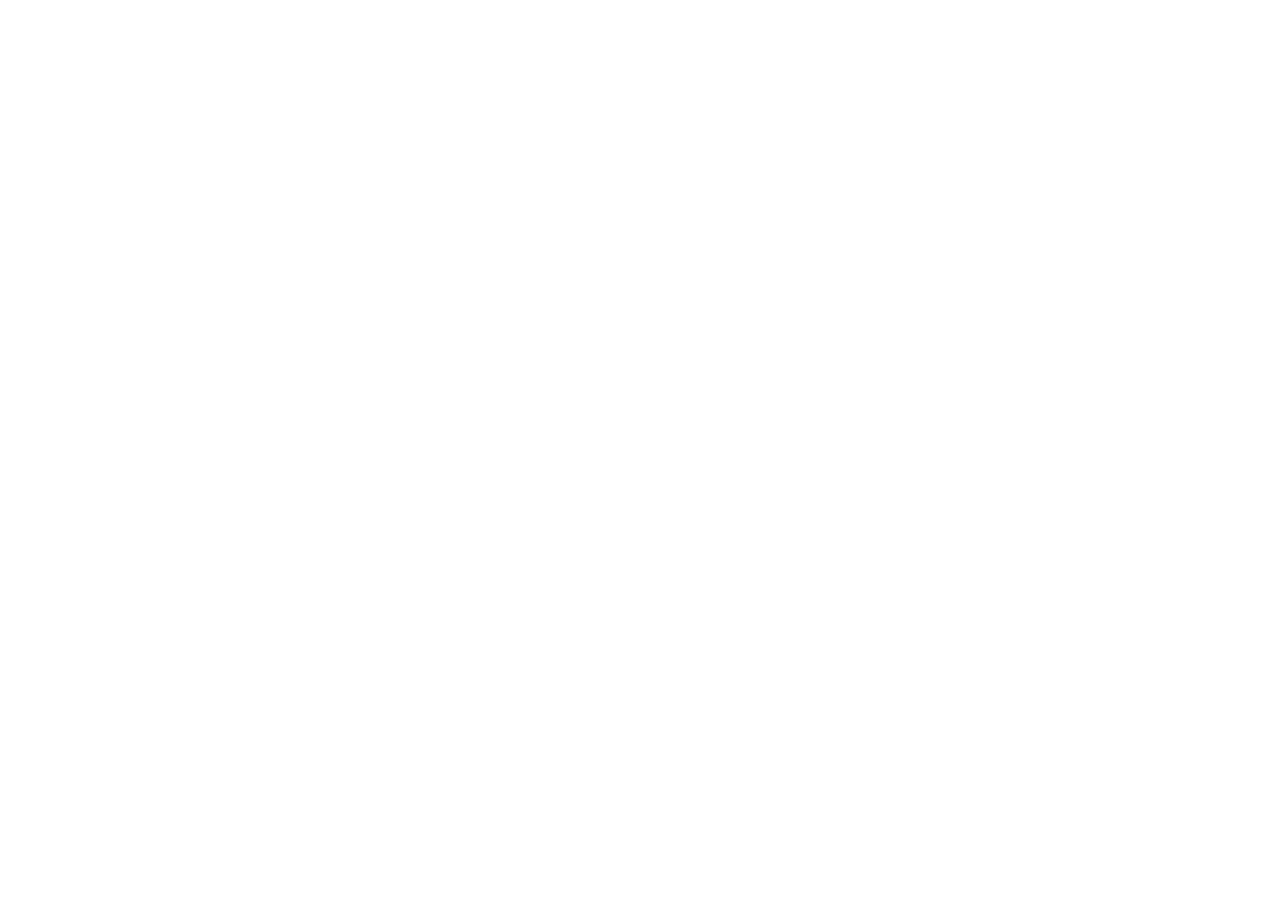
==== index.html @ d5559a5e "Site em breve da PySM" ====
<!DOCTYPE html>
<html lang="en">
<head>
    <meta charset="utf-8">
    <title>Python Day Santa Maria - PySM</title>
    <meta http-equiv="refresh" content="0; url=http://2014.pysm.org/" />
</head>
<body>
</body>
</html>
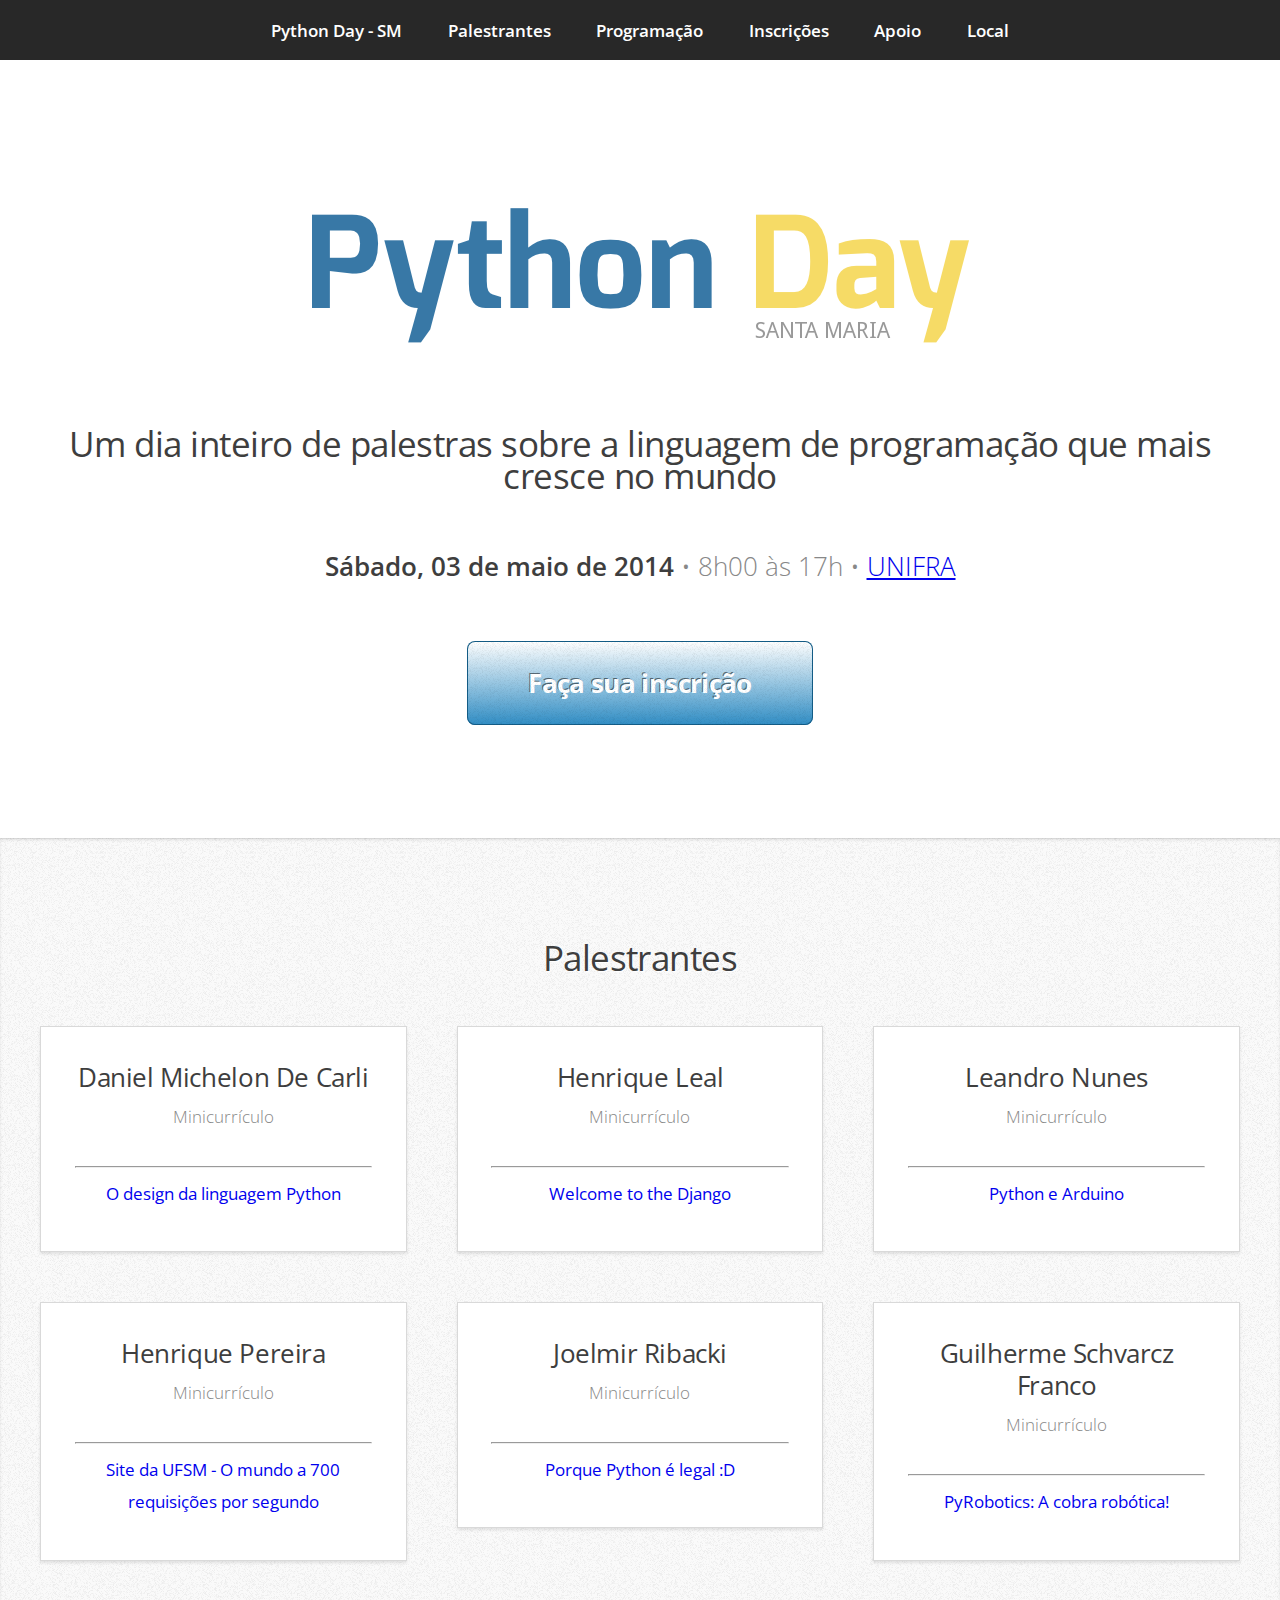
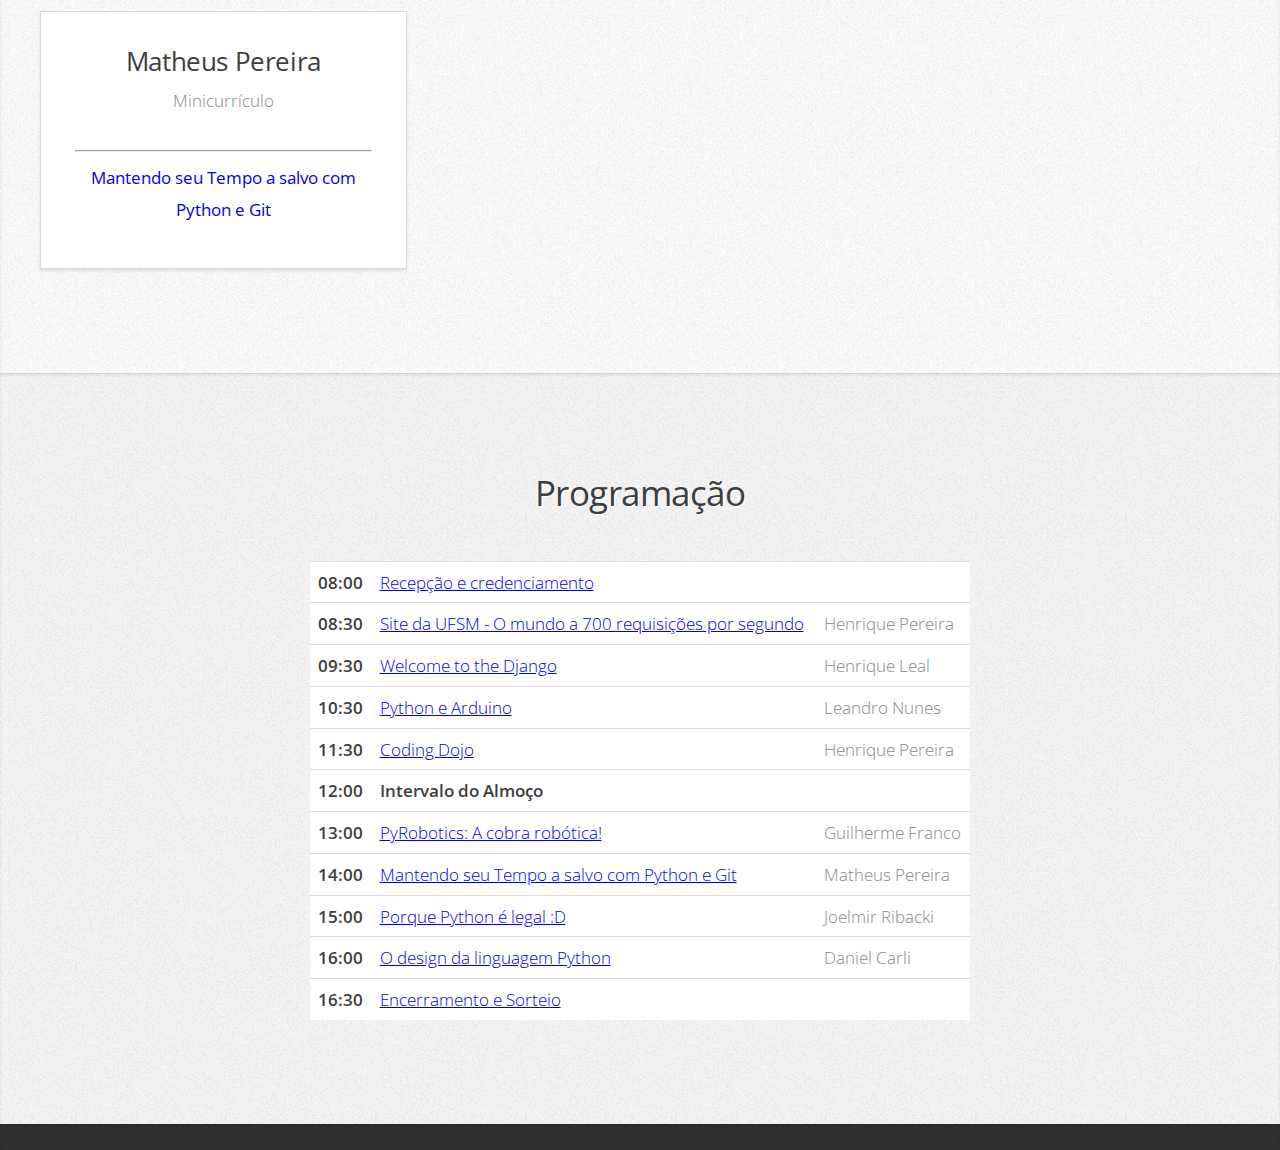
==== commit 7fc2783d: "Atualizando grade de palestra e o redirect" ====
--- a/index.html
+++ b/index.html
@@ -3,7 +3,7 @@
 <head>
     <meta charset="utf-8">
     <title>Python Day Santa Maria - PySM</title>
-    <meta http-equiv="refresh" content="0; url=http://2014.pysm.org/" />
+    <meta http-equiv="refresh" content="0; url=2014/index.html" />
 </head>
 <body>
 </body>
